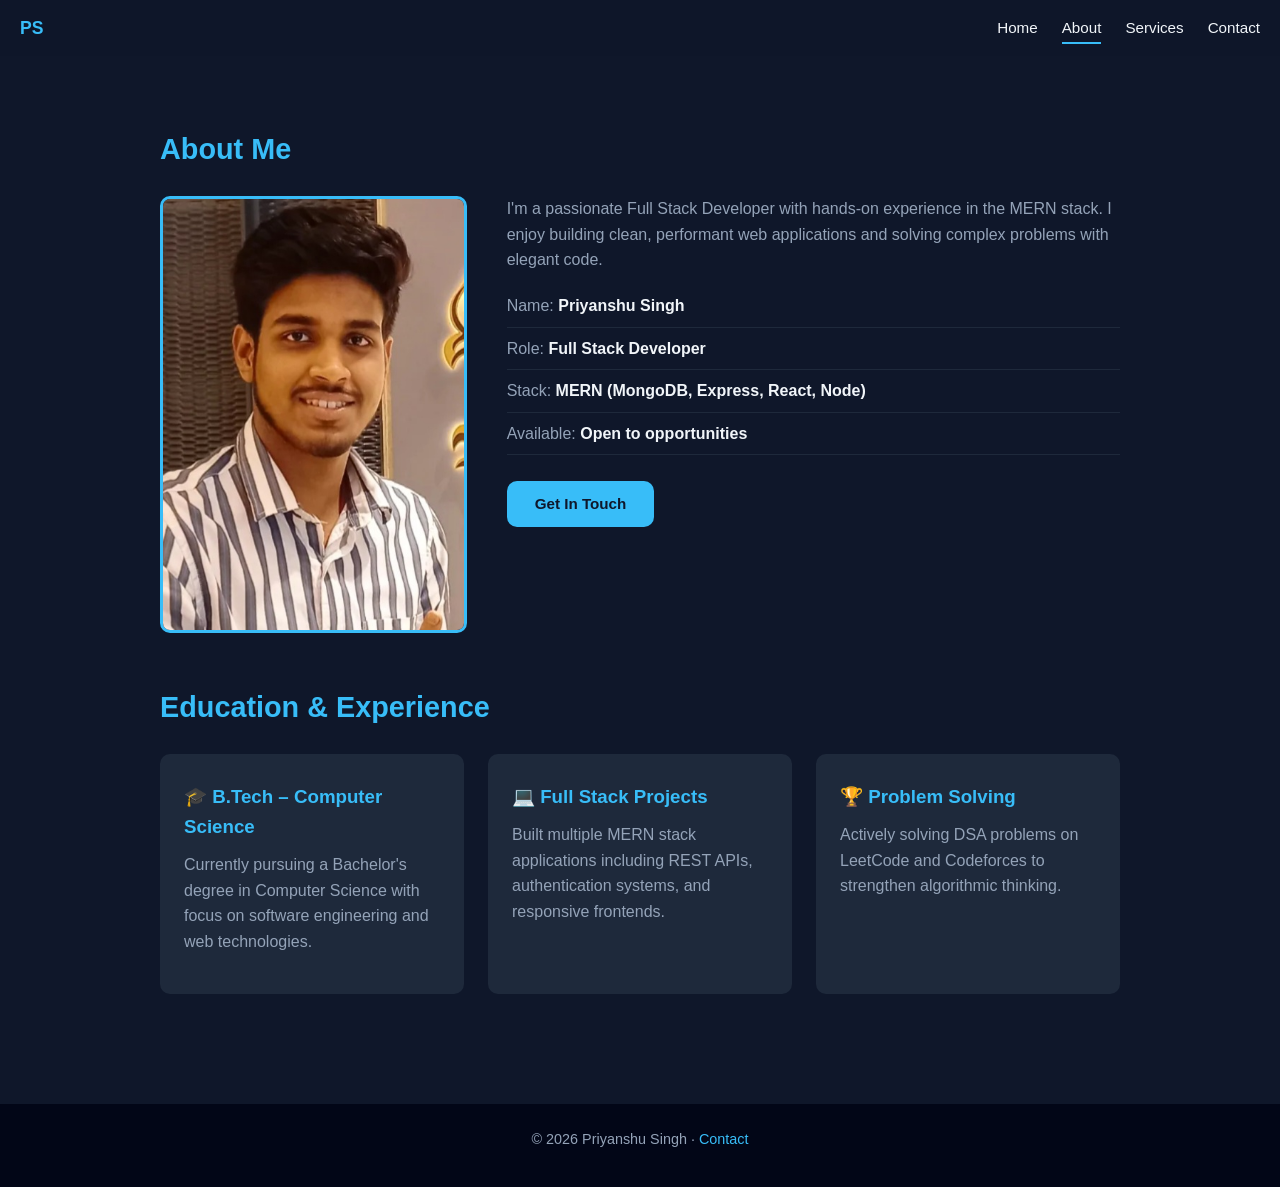
==== about.html @ 9de33761 "features added" ====
<!DOCTYPE html>
<html lang="en">
<head>
  <meta charset="UTF-8">
  <meta name="viewport" content="width=device-width, initial-scale=1.0">
  <meta name="description" content="About Priyanshu Singh – Full Stack Developer.">
  <title>About | Priyanshu Singh</title>
  <link rel="stylesheet" href="css/style.css">
</head>
<body>

<header>
  <span class="logo">PS</span>
  <button class="hamburger" id="hamburger" aria-label="Toggle menu">
    <span></span><span></span><span></span>
  </button>
  <nav id="nav">
    <a href="index.html">Home</a>
    <a href="about.html">About</a>
    <a href="services.html">Services</a>
    <a href="contact.html">Contact</a>
  </nav>
</header>

<main class="container">
  <h2>About Me</h2>

  <div class="about-grid">
    <div>
      <img src="images/priyanshu.jpeg" alt="Priyanshu Singh" class="about-img" loading="lazy">
    </div>
    <div>
      <p>
        I'm a passionate Full Stack Developer with hands-on experience in the MERN stack.
        I enjoy building clean, performant web applications and solving complex problems
        with elegant code.
      </p>
      <ul class="info-list">
        <li>Name: <span>Priyanshu Singh</span></li>
        <li>Role: <span>Full Stack Developer</span></li>
        <li>Stack: <span>MERN (MongoDB, Express, React, Node)</span></li>
        <li>Available: <span>Open to opportunities</span></li>
      </ul>
      <br>
      <a href="contact.html" class="btn">Get In Touch</a>
    </div>
  </div>

  <br><br>
  <h2>Education & Experience</h2>
  <div class="cards">
    <div class="card">
      <h3>🎓 B.Tech – Computer Science</h3>
      <p>Currently pursuing a Bachelor's degree in Computer Science with focus on software engineering and web technologies.</p>
    </div>
    <div class="card">
      <h3>💻 Full Stack Projects</h3>
      <p>Built multiple MERN stack applications including REST APIs, authentication systems, and responsive frontends.</p>
    </div>
    <div class="card">
      <h3>🏆 Problem Solving</h3>
      <p>Actively solving DSA problems on LeetCode and Codeforces to strengthen algorithmic thinking.</p>
    </div>
  </div>
</main>

<footer>
  <p>© 2026 Priyanshu Singh · <a href="contact.html">Contact</a></p>
</footer>

<script src="js/main.js"></script>
</body>
</html>
---- css/style.css ----
/* ===== RESET & BASE ===== */
*, *::before, *::after {
  margin: 0;
  padding: 0;
  box-sizing: border-box;
}

:root {
  --bg: #0f172a;
  --bg2: #1e293b;
  --accent: #38bdf8;
  --accent2: #0ea5e9;
  --text: #f1f5f9;
  --muted: #94a3b8;
  --radius: 10px;
}

html { scroll-behavior: smooth; }

body {
  background: var(--bg);
  color: var(--text);
  font-family: 'Segoe UI', sans-serif;
  line-height: 1.6;
}

a { color: var(--accent); text-decoration: none; }

img { max-width: 100%; display: block; }

/* ===== HEADER / NAV ===== */
header {
  position: sticky;
  top: 0;
  background: rgba(15, 23, 42, 0.92);
  backdrop-filter: blur(10px);
  padding: 14px 20px;
  z-index: 1000;
  display: flex;
  align-items: center;
  justify-content: space-between;
}

.logo { font-weight: 700; font-size: 1.1rem; color: var(--accent); }

nav { display: flex; gap: 24px; flex-wrap: wrap; }

nav a {
  color: var(--text);
  font-weight: 500;
  position: relative;
  font-size: 0.95rem;
}

nav a::after {
  content: "";
  position: absolute;
  width: 0;
  height: 2px;
  background: var(--accent);
  left: 0;
  bottom: -4px;
  transition: width 0.3s;
}

nav a:hover::after, nav a.active::after { width: 100%; }

/* Hamburger */
.hamburger {
  display: none;
  flex-direction: column;
  gap: 5px;
  cursor: pointer;
  background: none;
  border: none;
  padding: 4px;
}

.hamburger span {
  display: block;
  width: 24px;
  height: 2px;
  background: var(--text);
  transition: 0.3s;
}

/* ===== SECTIONS ===== */
.container {
  max-width: 1000px;
  margin: auto;
  padding: 70px 20px;
}

h2 {
  font-size: 1.8rem;
  margin-bottom: 24px;
  color: var(--accent);
}

p { color: var(--muted); margin-bottom: 12px; }

/* ===== HERO ===== */
.hero {
  text-align: center;
  padding: 80px 20px;
  max-width: 1000px;
  margin: auto;
  animation: fadeIn 1.2s ease;
}

.hero img {
  width: 140px;
  height: 140px;
  object-fit: cover;
  border-radius: 50%;
  border: 4px solid var(--accent);
  margin: 0 auto 20px;
  animation: float 3s ease-in-out infinite;
}

.hero h1 { font-size: clamp(1.8rem, 5vw, 2.8rem); margin-bottom: 10px; }
.hero .tagline { color: var(--muted); font-size: 1.05rem; margin-bottom: 28px; }

.btn {
  display: inline-block;
  padding: 11px 28px;
  background: var(--accent);
  color: #0f172a;
  font-weight: 700;
  border-radius: var(--radius);
  transition: background 0.3s, transform 0.2s;
  border: none;
  cursor: pointer;
  font-size: 0.95rem;
}

.btn:hover { background: var(--accent2); transform: translateY(-2px); }
.btn-outline {
  background: transparent;
  border: 2px solid var(--accent);
  color: var(--accent);
  margin-left: 12px;
}
.btn-outline:hover { background: var(--accent); color: #0f172a; }

/* ===== SKILLS GRID ===== */
.skills-grid {
  display: grid;
  grid-template-columns: repeat(auto-fit, minmax(130px, 1fr));
  gap: 16px;
}

.skill-card {
  background: var(--bg2);
  padding: 20px 10px;
  text-align: center;
  border-radius: var(--radius);
  font-weight: 600;
  transition: transform 0.3s, background 0.3s, color 0.3s;
}

.skill-card:hover {
  transform: translateY(-8px);
  background: var(--accent);
  color: #0f172a;
}

/* ===== CARDS ===== */
.cards {
  display: grid;
  grid-template-columns: repeat(auto-fit, minmax(260px, 1fr));
  gap: 24px;
}

.card {
  background: var(--bg2);
  border-radius: var(--radius);
  padding: 28px 24px;
  transition: transform 0.3s;
}

.card:hover { transform: translateY(-6px); }
.card h3 { color: var(--accent); margin-bottom: 10px; }

/* ===== FORM ===== */
form { display: flex; flex-direction: column; gap: 14px; }

input, textarea, select {
  padding: 11px 14px;
  border-radius: var(--radius);
  border: 1px solid #334155;
  background: var(--bg2);
  color: var(--text);
  font-size: 0.95rem;
  font-family: inherit;
  transition: border-color 0.3s;
}

input:focus, textarea:focus { outline: none; border-color: var(--accent); }

.form-row { display: grid; grid-template-columns: 1fr 1fr; gap: 14px; }

.error-msg { color: #f87171; font-size: 0.82rem; margin-top: -8px; display: none; }
.error-msg.show { display: block; }

#form-success {
  display: none;
  background: #166534;
  color: #bbf7d0;
  padding: 14px;
  border-radius: var(--radius);
  text-align: center;
}

/* ===== FOOTER ===== */
footer {
  text-align: center;
  padding: 24px 20px;
  background: #020617;
  color: var(--muted);
  font-size: 0.9rem;
  margin-top: 40px;
}

footer a { color: var(--accent); }

/* ===== ABOUT PAGE ===== */
.about-grid {
  display: grid;
  grid-template-columns: 1fr 2fr;
  gap: 40px;
  align-items: start;
}

.about-img {
  width: 100%;
  border-radius: var(--radius);
  border: 3px solid var(--accent);
}

.info-list { list-style: none; }
.info-list li { padding: 8px 0; border-bottom: 1px solid #1e293b; color: var(--muted); }
.info-list li span { color: var(--text); font-weight: 600; }

/* ===== SERVICES PAGE ===== */
.service-icon { font-size: 2rem; margin-bottom: 12px; }

/* ===== ANIMATIONS ===== */
@keyframes fadeIn { from { opacity: 0; } to { opacity: 1; } }

@keyframes float {
  0%, 100% { transform: translateY(0); }
  50% { transform: translateY(-10px); }
}

/* ===== RESPONSIVE ===== */
@media (max-width: 768px) {
  .hamburger { display: flex; }

  nav {
    display: none;
    flex-direction: column;
    gap: 16px;
    position: absolute;
    top: 60px;
    left: 0;
    right: 0;
    background: rgba(15, 23, 42, 0.97);
    padding: 24px 20px;
  }

  nav.open { display: flex; }

  .form-row { grid-template-columns: 1fr; }

  .about-grid { grid-template-columns: 1fr; }

  .about-img { width: 160px; border-radius: 50%; margin: auto; }
}
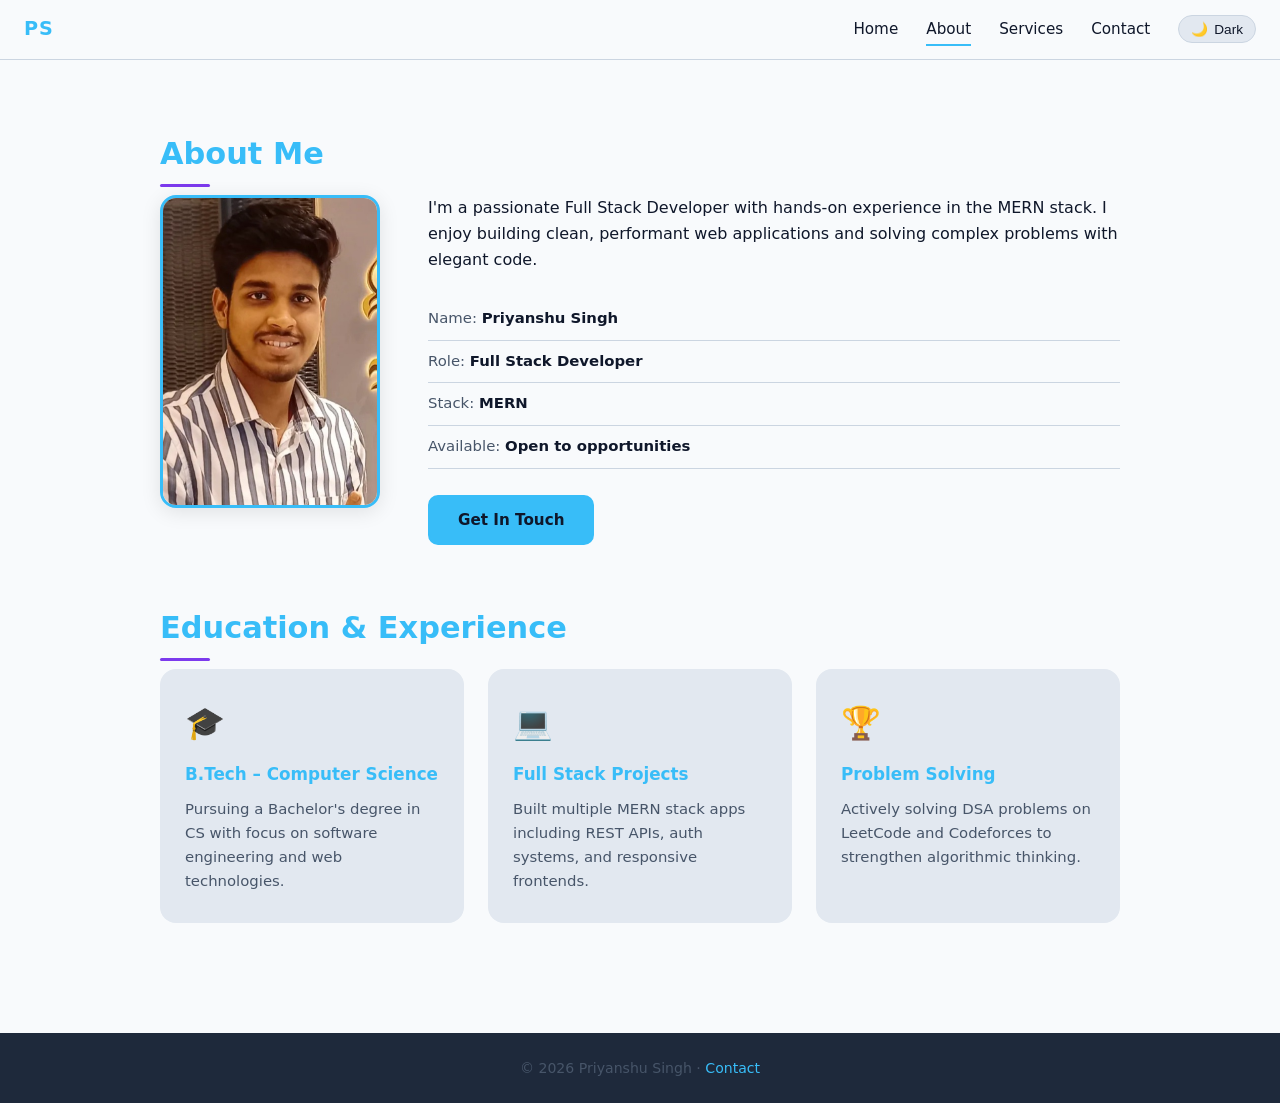
==== commit 6b7474ec: "5features added" ====
--- a/about.html
+++ b/about.html
@@ -1,45 +1,52 @@
 <!DOCTYPE html>
-<html lang="en">
+<html lang="en" data-theme="dark">
 <head>
   <meta charset="UTF-8">
   <meta name="viewport" content="width=device-width, initial-scale=1.0">
   <meta name="description" content="About Priyanshu Singh – Full Stack Developer.">
   <title>About | Priyanshu Singh</title>
-  <link rel="stylesheet" href="css/style.css">
+  <link rel="stylesheet" href="css/main.css">
+  <link rel="stylesheet" href="css/layout.css">
+  <link rel="stylesheet" href="css/animations.css">
 </head>
 <body>
 
-<header>
-  <span class="logo">PS</span>
+<header class="header">
+  <span class="header__logo">PS</span>
   <button class="hamburger" id="hamburger" aria-label="Toggle menu">
-    <span></span><span></span><span></span>
+    <span class="hamburger__bar"></span>
+    <span class="hamburger__bar"></span>
+    <span class="hamburger__bar"></span>
   </button>
-  <nav id="nav">
-    <a href="index.html">Home</a>
-    <a href="about.html">About</a>
-    <a href="services.html">Services</a>
-    <a href="contact.html">Contact</a>
+  <nav class="nav" id="nav">
+    <a href="index.html"    class="nav__link">Home</a>
+    <a href="about.html"    class="nav__link">About</a>
+    <a href="services.html" class="nav__link">Services</a>
+    <a href="contact.html"  class="nav__link">Contact</a>
+    <button class="theme-toggle" id="theme-toggle" aria-label="Toggle theme">
+      <span class="theme-toggle__icon">☀️</span>
+      <span class="theme-toggle__label">Light</span>
+    </button>
   </nav>
 </header>
 
-<main class="container">
-  <h2>About Me</h2>
+<main class="section">
+  <h2 class="section__title">About Me</h2>
 
-  <div class="about-grid">
+  <div class="about-layout reveal">
     <div>
-      <img src="images/priyanshu.jpeg" alt="Priyanshu Singh" class="about-img" loading="lazy">
+      <img src="images/priyanshu.jpeg" alt="Priyanshu Singh" class="about-layout__img" loading="lazy">
     </div>
     <div>
-      <p>
-        I'm a passionate Full Stack Developer with hands-on experience in the MERN stack.
-        I enjoy building clean, performant web applications and solving complex problems
-        with elegant code.
-      </p>
+      <p>I'm a passionate Full Stack Developer with hands-on experience in the MERN stack.
+         I enjoy building clean, performant web applications and solving complex problems
+         with elegant code.</p>
+      <br>
       <ul class="info-list">
-        <li>Name: <span>Priyanshu Singh</span></li>
-        <li>Role: <span>Full Stack Developer</span></li>
-        <li>Stack: <span>MERN (MongoDB, Express, React, Node)</span></li>
-        <li>Available: <span>Open to opportunities</span></li>
+        <li class="info-list__item">Name: <span class="info-list__value">Priyanshu Singh</span></li>
+        <li class="info-list__item">Role: <span class="info-list__value">Full Stack Developer</span></li>
+        <li class="info-list__item">Stack: <span class="info-list__value">MERN</span></li>
+        <li class="info-list__item">Available: <span class="info-list__value">Open to opportunities</span></li>
       </ul>
       <br>
       <a href="contact.html" class="btn">Get In Touch</a>
@@ -47,27 +54,32 @@
   </div>
 
   <br><br>
-  <h2>Education & Experience</h2>
-  <div class="cards">
-    <div class="card">
-      <h3>🎓 B.Tech – Computer Science</h3>
-      <p>Currently pursuing a Bachelor's degree in Computer Science with focus on software engineering and web technologies.</p>
+  <h2 class="section__title">Education & Experience</h2>
+  <br>
+  <div class="cards-grid">
+    <div class="card reveal">
+      <div class="card__icon">🎓</div>
+      <h3 class="card__title">B.Tech – Computer Science</h3>
+      <p class="card__body">Pursuing a Bachelor's degree in CS with focus on software engineering and web technologies.</p>
     </div>
-    <div class="card">
-      <h3>💻 Full Stack Projects</h3>
-      <p>Built multiple MERN stack applications including REST APIs, authentication systems, and responsive frontends.</p>
+    <div class="card reveal">
+      <div class="card__icon">💻</div>
+      <h3 class="card__title">Full Stack Projects</h3>
+      <p class="card__body">Built multiple MERN stack apps including REST APIs, auth systems, and responsive frontends.</p>
     </div>
-    <div class="card">
-      <h3>🏆 Problem Solving</h3>
-      <p>Actively solving DSA problems on LeetCode and Codeforces to strengthen algorithmic thinking.</p>
+    <div class="card reveal">
+      <div class="card__icon">🏆</div>
+      <h3 class="card__title">Problem Solving</h3>
+      <p class="card__body">Actively solving DSA problems on LeetCode and Codeforces to strengthen algorithmic thinking.</p>
     </div>
   </div>
 </main>
 
-<footer>
+<footer class="footer">
   <p>© 2026 Priyanshu Singh · <a href="contact.html">Contact</a></p>
 </footer>
 
+<script src="js/theme-switcher.js"></script>
 <script src="js/main.js"></script>
 </body>
 </html>
--- a/css/main.css
+++ b/css/main.css
@@ -0,0 +1,308 @@
+/* =============================================
+   main.css — Variables, Reset, Base, BEM Components
+   ============================================= */
+
+/* ===== CSS VARIABLES (Theming) ===== */
+:root {
+  /* Dark theme (default) */
+  --color-bg:        #0f172a;
+  --color-bg-2:      #1e293b;
+  --color-bg-3:      #0d1b2e;
+  --color-accent:    #38bdf8;
+  --color-accent-2:  #0ea5e9;
+  --color-accent-3:  #7c3aed;
+  --color-text:      #f1f5f9;
+  --color-muted:     #94a3b8;
+  --color-border:    #334155;
+  --color-success:   #166534;
+  --color-success-t: #bbf7d0;
+  --color-error:     #f87171;
+  --color-footer:    #020617;
+
+  --radius-sm: 6px;
+  --radius:    10px;
+  --radius-lg: 16px;
+
+  --shadow:    0 4px 20px rgba(0,0,0,0.3);
+  --shadow-lg: 0 10px 40px rgba(0,0,0,0.4);
+
+  --transition: 0.3s ease;
+  --font: 'Segoe UI', system-ui, sans-serif;
+}
+
+/* Light theme */
+[data-theme="light"] {
+  --color-bg:     #f8fafc;
+  --color-bg-2:   #e2e8f0;
+  --color-bg-3:   #cbd5e1;
+  --color-text:   #0f172a;
+  --color-muted:  #475569;
+  --color-border: #cbd5e1;
+  --color-footer: #1e293b;
+  --shadow:    0 4px 20px rgba(0,0,0,0.1);
+  --shadow-lg: 0 10px 40px rgba(0,0,0,0.15);
+}
+
+/* ===== RESET ===== */
+*, *::before, *::after { margin: 0; padding: 0; box-sizing: border-box; }
+html { scroll-behavior: smooth; }
+img { max-width: 100%; display: block; }
+a { color: var(--color-accent); text-decoration: none; }
+
+body {
+  background: var(--color-bg);
+  color: var(--color-text);
+  font-family: var(--font);
+  line-height: 1.6;
+  transition: background var(--transition), color var(--transition);
+}
+
+/* ===== BEM: header ===== */
+.header {
+  position: sticky;
+  top: 0;
+  background: rgba(15, 23, 42, 0.92);
+  backdrop-filter: blur(12px);
+  -webkit-backdrop-filter: blur(12px);
+  padding: 14px 24px;
+  z-index: 1000;
+  display: flex;
+  align-items: center;
+  justify-content: space-between;
+  border-bottom: 1px solid rgba(255,255,255,0.05);
+  transition: background var(--transition);
+}
+
+[data-theme="light"] .header {
+  background: rgba(248, 250, 252, 0.92);
+  border-bottom: 1px solid var(--color-border);
+}
+
+.header__logo {
+  font-weight: 800;
+  font-size: 1.2rem;
+  color: var(--color-accent);
+  letter-spacing: 1px;
+}
+
+/* ===== BEM: nav ===== */
+.nav { display: flex; gap: 28px; align-items: center; }
+
+.nav__link {
+  color: var(--color-text);
+  font-weight: 500;
+  font-size: 0.95rem;
+  position: relative;
+  transition: color var(--transition);
+}
+
+.nav__link::after {
+  content: "";
+  position: absolute;
+  width: 0;
+  height: 2px;
+  background: var(--color-accent);
+  left: 0;
+  bottom: -4px;
+  transition: width var(--transition);
+}
+
+.nav__link:hover::after,
+.nav__link--active::after { width: 100%; }
+
+.nav__link:hover { color: var(--color-accent); }
+
+/* ===== BEM: hamburger ===== */
+.hamburger {
+  display: none;
+  flex-direction: column;
+  gap: 5px;
+  cursor: pointer;
+  background: none;
+  border: none;
+  padding: 4px;
+}
+
+.hamburger__bar {
+  display: block;
+  width: 24px;
+  height: 2px;
+  background: var(--color-text);
+  border-radius: 2px;
+  transition: var(--transition);
+}
+
+/* ===== BEM: theme-toggle ===== */
+.theme-toggle {
+  background: var(--color-bg-2);
+  border: 1px solid var(--color-border);
+  color: var(--color-text);
+  border-radius: 20px;
+  padding: 5px 12px;
+  cursor: pointer;
+  font-size: 0.85rem;
+  transition: background var(--transition), color var(--transition);
+  display: flex;
+  align-items: center;
+  gap: 6px;
+}
+
+.theme-toggle:hover { background: var(--color-accent); color: #0f172a; }
+
+/* ===== BEM: btn ===== */
+.btn {
+  display: inline-block;
+  padding: 11px 28px;
+  background: var(--color-accent);
+  color: #0f172a;
+  font-weight: 700;
+  border-radius: var(--radius);
+  border: 2px solid var(--color-accent);
+  cursor: pointer;
+  font-size: 0.95rem;
+  font-family: var(--font);
+  transition: background var(--transition), transform 0.2s, box-shadow var(--transition);
+}
+
+.btn:hover {
+  background: var(--color-accent-2);
+  border-color: var(--color-accent-2);
+  transform: translateY(-2px);
+  box-shadow: 0 6px 20px rgba(56,189,248,0.35);
+}
+
+.btn--outline {
+  background: transparent;
+  color: var(--color-accent);
+  margin-left: 12px;
+}
+
+.btn--outline:hover { background: var(--color-accent); color: #0f172a; }
+
+/* ===== BEM: section ===== */
+.section { padding: 70px 20px; max-width: 1000px; margin: auto; }
+
+.section__title {
+  font-size: clamp(1.5rem, 3vw, 1.9rem);
+  margin-bottom: 8px;
+  color: var(--color-accent);
+  position: relative;
+  display: inline-block;
+}
+
+.section__title::after {
+  content: "";
+  display: block;
+  width: 50px;
+  height: 3px;
+  background: var(--color-accent-3);
+  margin-top: 6px;
+  border-radius: 2px;
+}
+
+.section__subtitle { color: var(--color-muted); margin-bottom: 32px; }
+
+/* ===== BEM: card ===== */
+.card {
+  background: var(--color-bg-2);
+  border-radius: var(--radius-lg);
+  padding: 28px 24px;
+  border: 1px solid transparent;
+  transition: transform var(--transition), box-shadow var(--transition), border-color var(--transition);
+}
+
+.card:hover {
+  transform: translateY(-6px);
+  box-shadow: var(--shadow-lg);
+  border-color: var(--color-accent);
+}
+
+.card__icon { font-size: 2rem; margin-bottom: 12px; }
+.card__title { color: var(--color-accent); margin-bottom: 10px; font-size: 1.05rem; }
+.card__body { color: var(--color-muted); font-size: 0.93rem; }
+
+/* ===== BEM: skill-card ===== */
+.skill-card {
+  background: var(--color-bg-2);
+  padding: 20px 10px;
+  text-align: center;
+  border-radius: var(--radius);
+  font-weight: 600;
+  font-size: 0.9rem;
+  border: 1px solid transparent;
+  transition: transform var(--transition), background var(--transition), color var(--transition), border-color var(--transition);
+  cursor: default;
+}
+
+.skill-card:hover {
+  transform: translateY(-8px);
+  background: var(--color-accent);
+  color: #0f172a;
+  border-color: var(--color-accent);
+}
+
+/* ===== BEM: form ===== */
+.form { display: flex; flex-direction: column; gap: 14px; }
+
+.form__input,
+.form__textarea {
+  padding: 11px 14px;
+  border-radius: var(--radius);
+  border: 1px solid var(--color-border);
+  background: var(--color-bg-2);
+  color: var(--color-text);
+  font-size: 0.95rem;
+  font-family: var(--font);
+  transition: border-color var(--transition), box-shadow var(--transition);
+}
+
+.form__input:focus,
+.form__textarea:focus {
+  outline: none;
+  border-color: var(--color-accent);
+  box-shadow: 0 0 0 3px rgba(56,189,248,0.15);
+}
+
+.form__error {
+  color: var(--color-error);
+  font-size: 0.82rem;
+  margin-top: -8px;
+  display: none;
+}
+
+.form__error--show { display: block; }
+
+.form__success {
+  display: none;
+  background: var(--color-success);
+  color: var(--color-success-t);
+  padding: 14px;
+  border-radius: var(--radius);
+  text-align: center;
+}
+
+/* ===== BEM: info-list ===== */
+.info-list { list-style: none; }
+
+.info-list__item {
+  padding: 9px 0;
+  border-bottom: 1px solid var(--color-border);
+  color: var(--color-muted);
+  font-size: 0.93rem;
+}
+
+.info-list__value { color: var(--color-text); font-weight: 600; }
+
+/* ===== FOOTER ===== */
+.footer {
+  text-align: center;
+  padding: 24px 20px;
+  background: var(--color-footer);
+  color: var(--color-muted);
+  font-size: 0.88rem;
+  margin-top: 40px;
+  transition: background var(--transition);
+}
+
+.footer a { color: var(--color-accent); }
+.footer a:hover { text-decoration: underline; }
--- a/css/layout.css
+++ b/css/layout.css
@@ -0,0 +1,154 @@
+/* =============================================
+   layout.css — CSS Grid & Flexbox Layouts
+   ============================================= */
+
+/* ===== HERO LAYOUT ===== */
+.hero {
+  display: grid;
+  place-items: center;
+  text-align: center;
+  padding: 90px 20px 70px;
+  max-width: 1000px;
+  margin: auto;
+}
+
+.hero__img {
+  width: 150px;
+  height: 150px;
+  object-fit: cover;
+  border-radius: 50%;
+  border: 4px solid var(--color-accent);
+  margin-bottom: 24px;
+  box-shadow: 0 0 30px rgba(56,189,248,0.3);
+}
+
+.hero__name {
+  font-size: clamp(2rem, 5vw, 3rem);
+  font-weight: 800;
+  margin-bottom: 10px;
+  background: linear-gradient(135deg, var(--color-accent), var(--color-accent-3));
+  -webkit-background-clip: text;
+  -webkit-text-fill-color: transparent;
+  background-clip: text;
+}
+
+.hero__tagline {
+  color: var(--color-muted);
+  font-size: 1.05rem;
+  margin-bottom: 32px;
+}
+
+.hero__cta { display: flex; gap: 12px; justify-content: center; flex-wrap: wrap; }
+
+/* ===== SKILLS GRID ===== */
+.skills-grid {
+  display: grid;
+  grid-template-columns: repeat(auto-fit, minmax(130px, 1fr));
+  gap: 16px;
+}
+
+/* ===== CARDS GRID ===== */
+.cards-grid {
+  display: grid;
+  grid-template-columns: repeat(auto-fit, minmax(260px, 1fr));
+  gap: 24px;
+}
+
+/* ===== ABOUT LAYOUT ===== */
+.about-layout {
+  display: grid;
+  grid-template-columns: 220px 1fr;
+  gap: 48px;
+  align-items: start;
+}
+
+.about-layout__img {
+  width: 100%;
+  border-radius: var(--radius-lg);
+  border: 3px solid var(--color-accent);
+  box-shadow: var(--shadow);
+}
+
+/* ===== SERVICES LAYOUT ===== */
+.services-grid {
+  display: grid;
+  grid-template-columns: repeat(auto-fit, minmax(280px, 1fr));
+  gap: 24px;
+}
+
+/* ===== CONTACT LAYOUT ===== */
+.contact-layout {
+  display: grid;
+  grid-template-columns: 1fr 1.6fr;
+  gap: 48px;
+  align-items: start;
+}
+
+.contact-info__item {
+  display: flex;
+  align-items: center;
+  gap: 14px;
+  padding: 14px 0;
+  border-bottom: 1px solid var(--color-border);
+  color: var(--color-muted);
+}
+
+.contact-info__icon {
+  font-size: 1.3rem;
+  width: 40px;
+  height: 40px;
+  background: var(--color-bg-2);
+  border-radius: 50%;
+  display: grid;
+  place-items: center;
+  flex-shrink: 0;
+}
+
+.contact-info__label { font-size: 0.8rem; color: var(--color-muted); }
+.contact-info__value { color: var(--color-text); font-weight: 500; font-size: 0.93rem; }
+
+/* ===== FORM ROW ===== */
+.form__row {
+  display: grid;
+  grid-template-columns: 1fr 1fr;
+  gap: 14px;
+}
+
+/* ===== RESPONSIVE ===== */
+@media (max-width: 768px) {
+  .hamburger { display: flex !important; }
+
+  .nav {
+    display: none;
+    flex-direction: column;
+    gap: 18px;
+    position: absolute;
+    top: 62px;
+    left: 0;
+    right: 0;
+    background: rgba(15, 23, 42, 0.97);
+    padding: 28px 24px;
+    border-bottom: 1px solid var(--color-border);
+  }
+
+  [data-theme="light"] .nav {
+    background: rgba(248, 250, 252, 0.97);
+  }
+
+  .nav--open { display: flex; }
+
+  .about-layout { grid-template-columns: 1fr; }
+  .about-layout__img { width: 160px; border-radius: 50%; margin: auto; }
+
+  .contact-layout { grid-template-columns: 1fr; }
+
+  .form__row { grid-template-columns: 1fr; }
+
+  .hero { padding: 60px 20px 50px; }
+}
+
+@media (max-width: 480px) {
+  .skills-grid { grid-template-columns: repeat(auto-fit, minmax(100px, 1fr)); }
+  .cards-grid  { grid-template-columns: 1fr; }
+  .services-grid { grid-template-columns: 1fr; }
+}
--- a/css/animations.css
+++ b/css/animations.css
@@ -0,0 +1,169 @@
+/* =============================================
+   animations.css — Keyframes, Transitions, Effects
+   ============================================= */
+
+/* ===== KEYFRAMES ===== */
+@keyframes fadeIn {
+  from { opacity: 0; }
+  to   { opacity: 1; }
+}
+
+@keyframes fadeInUp {
+  from { opacity: 0; transform: translateY(30px); }
+  to   { opacity: 1; transform: translateY(0); }
+}
+
+@keyframes fadeInDown {
+  from { opacity: 0; transform: translateY(-20px); }
+  to   { opacity: 1; transform: translateY(0); }
+}
+
+@keyframes float {
+  0%, 100% { transform: translateY(0); }
+  50%       { transform: translateY(-12px); }
+}
+
+@keyframes pulse-ring {
+  0%   { box-shadow: 0 0 0 0   rgba(56,189,248,0.4); }
+  70%  { box-shadow: 0 0 0 14px rgba(56,189,248,0); }
+  100% { box-shadow: 0 0 0 0   rgba(56,189,248,0); }
+}
+
+@keyframes shimmer {
+  0%   { background-position: -200% center; }
+  100% { background-position:  200% center; }
+}
+
+@keyframes slideInLeft {
+  from { opacity: 0; transform: translateX(-30px); }
+  to   { opacity: 1; transform: translateX(0); }
+}
+
+/* ===== PAGE ENTRY ANIMATIONS ===== */
+.hero         { animation: fadeInUp 0.9s ease both; }
+.header       { animation: fadeInDown 0.6s ease both; }
+
+/* ===== HERO IMAGE ===== */
+.hero__img {
+  animation: float 3.5s ease-in-out infinite, pulse-ring 2.5s ease-out infinite;
+}
+
+/* ===== SCROLL REVEAL (JS adds .reveal--visible) ===== */
+.reveal {
+  opacity: 0;
+  transform: translateY(28px);
+  transition: opacity 0.6s ease, transform 0.6s ease;
+}
+
+.reveal--visible {
+  opacity: 1;
+  transform: translateY(0);
+}
+
+/* Stagger children */
+.reveal:nth-child(2) { transition-delay: 0.1s; }
+.reveal:nth-child(3) { transition-delay: 0.2s; }
+.reveal:nth-child(4) { transition-delay: 0.3s; }
+.reveal:nth-child(5) { transition-delay: 0.4s; }
+.reveal:nth-child(6) { transition-delay: 0.5s; }
+
+/* ===== SKILL CARD SHIMMER on hover ===== */
+.skill-card::before {
+  content: "";
+  position: absolute;
+  inset: 0;
+  border-radius: inherit;
+  background: linear-gradient(90deg, transparent, rgba(255,255,255,0.08), transparent);
+  background-size: 200% 100%;
+  opacity: 0;
+  transition: opacity 0.3s;
+}
+
+.skill-card { position: relative; overflow: hidden; }
+
+.skill-card:hover::before {
+  opacity: 1;
+  animation: shimmer 0.8s linear;
+}
+
+/* ===== CARD GLOW on hover ===== */
+.card {
+  position: relative;
+  overflow: hidden;
+}
+
+.card::before {
+  content: "";
+  position: absolute;
+  top: -50%;
+  left: -50%;
+  width: 200%;
+  height: 200%;
+  background: radial-gradient(circle, rgba(56,189,248,0.06) 0%, transparent 60%);
+  opacity: 0;
+  transition: opacity 0.4s;
+  pointer-events: none;
+}
+
+.card:hover::before { opacity: 1; }
+
+/* ===== NAV LINK hover ===== */
+.nav__link {
+  transition: color 0.3s ease;
+}
+
+/* ===== BTN ripple pseudo ===== */
+.btn {
+  position: relative;
+  overflow: hidden;
+}
+
+.btn::after {
+  content: "";
+  position: absolute;
+  inset: 0;
+  background: rgba(255,255,255,0.15);
+  opacity: 0;
+  transition: opacity 0.2s;
+  border-radius: inherit;
+}
+
+.btn:active::after { opacity: 1; }
+
+/* ===== THEME TOGGLE spin ===== */
+.theme-toggle__icon {
+  display: inline-block;
+  transition: transform 0.5s ease;
+}
+
+.theme-toggle:hover .theme-toggle__icon { transform: rotate(180deg); }
+
+/* ===== SECTION TITLE underline grow ===== */
+.section__title::after {
+  transition: width 0.4s ease;
+}
+
+/* ===== ABOUT IMAGE hover ===== */
+.about-layout__img {
+  transition: transform 0.4s ease, box-shadow 0.4s ease;
+}
+
+.about-layout__img:hover {
+  transform: scale(1.03);
+  box-shadow: 0 12px 40px rgba(56,189,248,0.25);
+}
+
+/* ===== CONTACT INFO ITEM hover ===== */
+.contact-info__item {
+  transition: transform 0.3s ease;
+}
+
+.contact-info__item:hover { transform: translateX(6px); }
+
+/* ===== REDUCE MOTION ===== */
+@media (prefers-reduced-motion: reduce) {
+  *, *::before, *::after {
+    animation-duration: 0.01ms !important;
+    transition-duration: 0.01ms !important;
+  }
+}
